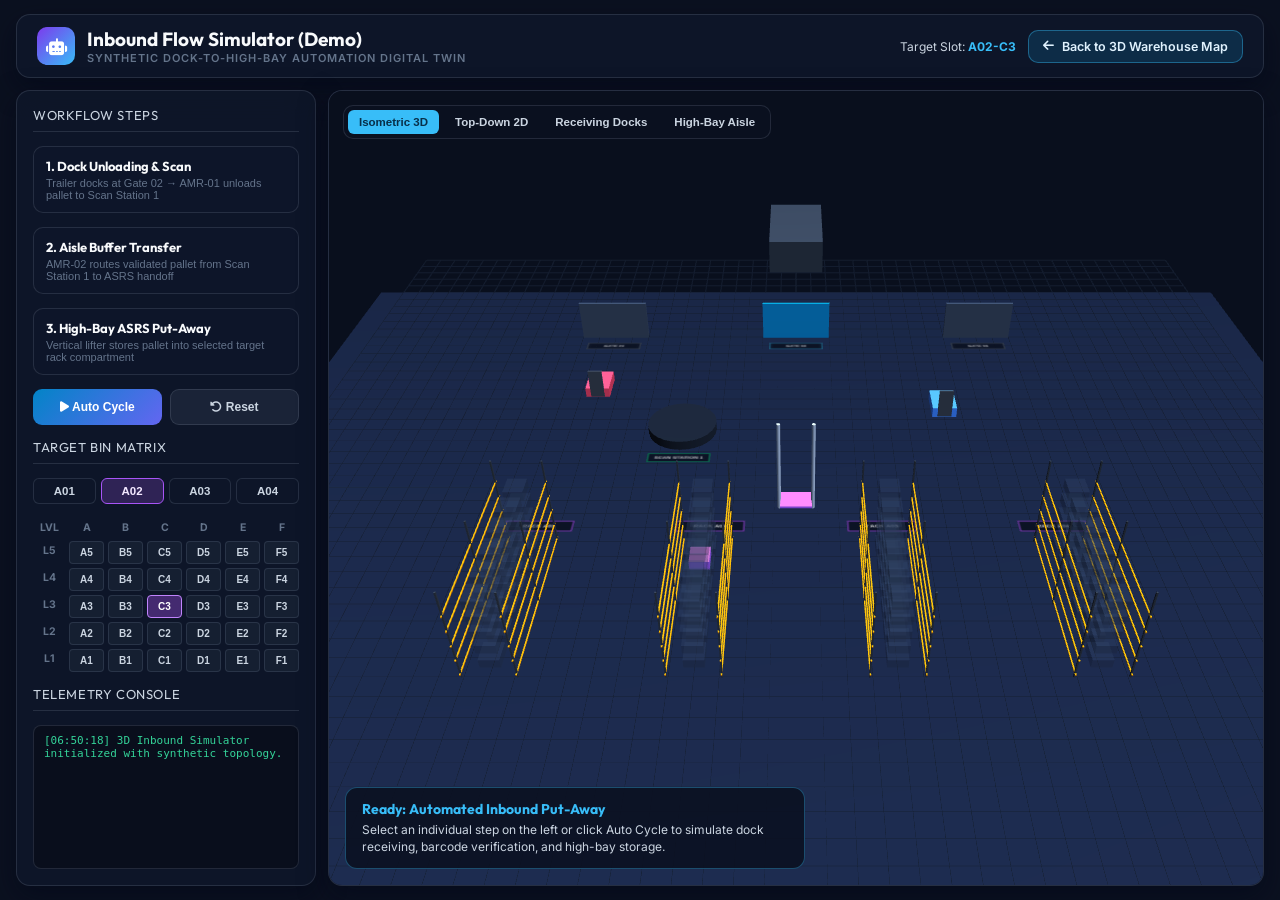
==== demo/simulation.html @ 19afec5c "feat: initial 3D warehouse visualizer public demo with synthetic data" ====
<!DOCTYPE html>
<html lang="en">
<head>
  <meta charset="UTF-8" />
  <meta name="viewport" content="width=device-width, initial-scale=1.0" />
  <title>3D Warehouse Visualizer (Demo) — Inbound Flow Simulator</title>
  <link rel="icon" href="data:image/svg+xml,%3Csvg xmlns='http://www.w3.org/2000/svg' viewBox='0 0 64 64'%3E%3Crect width='64' height='64' rx='14' fill='%237c3aed'/%3E%3Cpath d='M32 12L50 22v20L32 52 14 42V22z' fill='%23f3e8ff'/%3E%3C/svg%3E" />
  <link rel="preconnect" href="https://fonts.googleapis.com" />
  <link rel="preconnect" href="https://fonts.gstatic.com" crossorigin />
  <link href="https://fonts.googleapis.com/css2?family=Inter:wght@400;500;600;700&family=Outfit:wght@600;700;800&display=swap" rel="stylesheet" />
  <link rel="stylesheet" href="https://cdnjs.cloudflare.com/ajax/libs/font-awesome/6.4.0/css/all.min.css" />
  <style>
    :root {
      --bg-base: #0b1120;
      --bg-panel: rgba(15, 23, 42, 0.84);
      --border-subtle: rgba(148, 163, 184, 0.18);
      --text-primary: #f8fafc;
      --text-secondary: #cbd5e1;
      --text-muted: #64748b;
      --accent-sky: #38bdf8;
      --accent-rose: #f43f5e;
      --accent-blue: #3b82f6;
      --accent-violet: #a855f7;
      --accent-emerald: #10b981;
    }

    * { box-sizing: border-box; margin: 0; padding: 0; }
    html, body {
      height: 100%;
      background: var(--bg-base);
      color: var(--text-primary);
      font-family: "Inter", system-ui, sans-serif;
      overflow: hidden;
    }

    .sim-shell {
      display: flex;
      flex-direction: column;
      height: 100vh;
      padding: 14px 16px;
      gap: 12px;
    }

    .glass {
      background: var(--bg-panel);
      backdrop-filter: blur(16px);
      border: 1px solid var(--border-subtle);
      border-radius: 14px;
      box-shadow: 0 10px 28px rgba(2, 6, 23, 0.5);
    }

    .sim-header {
      display: flex;
      align-items: center;
      justify-content: space-between;
      padding: 12px 20px;
      flex-shrink: 0;
    }

    .sim-brand {
      display: flex;
      align-items: center;
      gap: 12px;
    }

    .sim-icon {
      width: 38px;
      height: 38px;
      border-radius: 10px;
      background: linear-gradient(135deg, #7c3aed, #38bdf8);
      display: flex;
      align-items: center;
      justify-content: center;
      font-size: 17px;
      color: #fff;
    }

    .sim-brand h1 {
      font-family: "Outfit", sans-serif;
      font-size: 19px;
      font-weight: 700;
    }
    .sim-brand p {
      font-size: 11px;
      color: var(--text-muted);
      text-transform: uppercase;
      letter-spacing: 1px;
      font-weight: 600;
    }

    .back-btn {
      display: inline-flex;
      align-items: center;
      gap: 8px;
      padding: 8px 14px;
      border-radius: 10px;
      border: 1px solid rgba(56, 189, 248, 0.4);
      background: rgba(14, 165, 233, 0.16);
      color: #e0f2fe;
      text-decoration: none;
      font-size: 12.5px;
      font-weight: 600;
    }
    .back-btn:hover { border-color: var(--accent-sky); }

    .sim-body {
      display: flex;
      flex: 1;
      min-height: 0;
      gap: 12px;
    }

    .sim-sidebar {
      width: 300px;
      padding: 16px;
      display: flex;
      flex-direction: column;
      gap: 14px;
      overflow-y: auto;
      flex-shrink: 0;
    }

    .sec-title {
      font-family: "Outfit", sans-serif;
      font-size: 13px;
      text-transform: uppercase;
      letter-spacing: 0.6px;
      color: var(--text-secondary);
      padding-bottom: 8px;
      border-bottom: 1px solid var(--border-subtle);
    }

    .step-btn {
      width: 100%;
      text-align: left;
      padding: 11px 12px;
      border-radius: 10px;
      border: 1px solid var(--border-subtle);
      background: rgba(15, 23, 42, 0.6);
      color: var(--text-primary);
      cursor: pointer;
      transition: all 0.2s;
      display: flex;
      flex-direction: column;
      gap: 3px;
    }
    .step-btn:hover { border-color: var(--accent-sky); }
    .step-btn.active {
      border-color: var(--accent-sky);
      background: rgba(56, 189, 248, 0.16);
    }
    .step-btn strong { font-size: 13px; font-family: "Outfit", sans-serif; }
    .step-btn span { font-size: 11px; color: var(--text-muted); }

    .action-row {
      display: grid;
      grid-template-columns: 1fr 1fr;
      gap: 8px;
    }
    .primary-btn, .secondary-btn {
      padding: 10px;
      border-radius: 9px;
      font-size: 12px;
      font-weight: 700;
      cursor: pointer;
      border: 1px solid var(--border-subtle);
    }
    .primary-btn {
      background: linear-gradient(135deg, #0284c7, #6366f1);
      color: #fff;
      border: none;
    }
    .secondary-btn {
      background: rgba(30, 41, 59, 0.8);
      color: var(--text-secondary);
    }

    .rack-tabs {
      display: grid;
      grid-template-columns: repeat(4, 1fr);
      gap: 5px;
    }
    .rack-tab {
      padding: 6px;
      border-radius: 6px;
      border: 1px solid var(--border-subtle);
      background: rgba(15, 23, 42, 0.65);
      color: var(--text-secondary);
      font-size: 11.5px;
      font-weight: 700;
      cursor: pointer;
    }
    .rack-tab.active {
      border-color: var(--accent-violet);
      background: rgba(168, 85, 247, 0.22);
      color: #f3e8ff;
    }

    .bin-matrix {
      display: grid;
      grid-template-columns: 32px repeat(6, 1fr);
      gap: 4px;
      font-size: 10.5px;
    }
    .matrix-head {
      text-align: center;
      color: var(--text-muted);
      font-weight: 700;
      padding: 3px 0;
    }
    .bin-btn {
      padding: 5px 0;
      border-radius: 4px;
      border: 1px solid rgba(148, 163, 184, 0.16);
      background: rgba(30, 41, 59, 0.55);
      color: var(--text-secondary);
      font-size: 10px;
      font-weight: 600;
      cursor: pointer;
    }
    .bin-btn.occupied {
      background: rgba(16, 185, 129, 0.22);
      border-color: var(--accent-emerald);
      color: #6ee7b7;
    }
    .bin-btn.target {
      background: rgba(168, 85, 247, 0.35);
      border-color: #c084fc;
      color: #fff;
    }

    .event-log {
      flex: 1;
      min-height: 120px;
      background: rgba(9, 14, 26, 0.75);
      border: 1px solid var(--border-subtle);
      border-radius: 8px;
      padding: 8px 10px;
      overflow-y: auto;
      font-family: ui-monospace, SFMono-Regular, Consolas, monospace;
      font-size: 11px;
      display: flex;
      flex-direction: column;
      gap: 4px;
    }
    .log-entry { color: var(--text-secondary); }
    .log-entry.ok { color: #34d399; }
    .log-entry.act { color: #38bdf8; }

    .sim-stage {
      flex: 1;
      position: relative;
      overflow: hidden;
      display: flex;
    }
    #sim-canvas {
      width: 100%;
      height: 100%;
      display: block;
    }

    .cam-bar {
      position: absolute;
      top: 14px;
      left: 14px;
      display: flex;
      gap: 5px;
      padding: 4px;
      border-radius: 10px;
      background: rgba(11, 17, 32, 0.85);
      border: 1px solid var(--border-subtle);
      z-index: 10;
    }
    .cam-btn {
      padding: 6px 11px;
      border: none;
      border-radius: 6px;
      background: transparent;
      color: var(--text-secondary);
      font-size: 11.5px;
      font-weight: 600;
      cursor: pointer;
    }
    .cam-btn.active {
      background: var(--accent-sky);
      color: #082f49;
      font-weight: 700;
    }

    .banner-overlay {
      position: absolute;
      bottom: 16px;
      left: 16px;
      max-width: 460px;
      padding: 12px 16px;
      border-radius: 12px;
      background: rgba(11, 17, 32, 0.88);
      border: 1px solid rgba(56, 189, 248, 0.35);
      z-index: 10;
    }
    .banner-overlay h3 {
      font-family: "Outfit", sans-serif;
      font-size: 14px;
      color: var(--accent-sky);
      margin-bottom: 4px;
    }
    .banner-overlay p {
      font-size: 12px;
      color: var(--text-secondary);
      line-height: 1.4;
    }
  </style>
</head>
<body>
  <div class="sim-shell">
    <header class="sim-header glass">
      <div class="sim-brand">
        <div class="sim-icon"><i class="fa-solid fa-robot"></i></div>
        <div>
          <h1>Inbound Flow Simulator (Demo)</h1>
          <p>Synthetic Dock-to-High-Bay Automation Digital Twin</p>
        </div>
      </div>
      <div style="display:flex; align-items:center; gap:12px;">
        <span style="font-size:12px; color:var(--text-secondary);">
          Target Slot: <strong id="target-slot-label" style="color:var(--accent-sky)">A02-C3</strong>
        </span>
        <a href="index.html" class="back-btn">
          <i class="fa-solid fa-arrow-left"></i>
          <span>Back to 3D Warehouse Map</span>
        </a>
      </div>
    </header>

    <div class="sim-body">
      <aside class="sim-sidebar glass">
        <div class="sec-title">Workflow Steps</div>

        <button class="step-btn" id="step-1-btn">
          <strong>1. Dock Unloading &amp; Scan</strong>
          <span>Trailer docks at Gate 02 &rarr; AMR-01 unloads pallet to Scan Station 1</span>
        </button>

        <button class="step-btn" id="step-2-btn">
          <strong>2. Aisle Buffer Transfer</strong>
          <span>AMR-02 routes validated pallet from Scan Station 1 to ASRS handoff</span>
        </button>

        <button class="step-btn" id="step-3-btn">
          <strong>3. High-Bay ASRS Put-Away</strong>
          <span>Vertical lifter stores pallet into selected target rack compartment</span>
        </button>

        <div class="action-row">
          <button class="primary-btn" id="run-all-btn">
            <i class="fa-solid fa-play"></i> Auto Cycle
          </button>
          <button class="secondary-btn" id="reset-sim-btn">
            <i class="fa-solid fa-rotate-left"></i> Reset
          </button>
        </div>

        <div class="sec-title">Target Bin Matrix</div>
        <div class="rack-tabs" id="rack-tabs">
          <button class="rack-tab" data-rack="A01">A01</button>
          <button class="rack-tab active" data-rack="A02">A02</button>
          <button class="rack-tab" data-rack="A03">A03</button>
          <button class="rack-tab" data-rack="A04">A04</button>
        </div>
        <div class="bin-matrix" id="bin-matrix"></div>

        <div class="sec-title">Telemetry Console</div>
        <div class="event-log" id="event-log"></div>
      </aside>

      <section class="sim-stage glass" id="sim-stage">
        <div class="cam-bar">
          <button class="cam-btn active" data-cam="iso">Isometric 3D</button>
          <button class="cam-btn" data-cam="top">Top-Down 2D</button>
          <button class="cam-btn" data-cam="dock">Receiving Docks</button>
          <button class="cam-btn" data-cam="aisle">High-Bay Aisle</button>
        </div>

        <canvas id="sim-canvas"></canvas>

        <div class="banner-overlay">
          <h3 id="sim-banner-title">Ready: Automated Inbound Put-Away</h3>
          <p id="sim-banner-desc">
            Select an individual step on the left or click Auto Cycle to simulate dock receiving, barcode verification, and high-bay storage.
          </p>
        </div>
      </section>
    </div>
  </div>

  <script src="vendor/three.min.js"></script>
  <script src="vendor/OrbitControls.js"></script>
  <script src="vendor/gsap.min.js"></script>
  <script>
    (function () {
      "use strict";

      const BAYS = ["A", "B", "C", "D", "E", "F"];
      const RACK_X = { A01: -24, A02: -8, A03: 8, A04: 24 };
      const LEVEL_Y = [0.9, 2.5, 4.1, 5.7, 7.3];

      const target = { rack: "A02", bay: "C", level: 3 };
      const slotMeshes = {};
      let scene, camera, renderer, controls, timeline;
      let dockDoor, trailerGroup, scanLaser, amr1, amr2, lifterGroup, lifterCarriage, activeCargo;

      function logMsg(msg, cls) {
        const el = document.getElementById("event-log");
        const row = document.createElement("div");
        row.className = "log-entry " + (cls || "");
        const ts = new Date().toLocaleTimeString("en-US", { hour12: false });
        row.textContent = `[${ts}] ${msg}`;
        el.prepend(row);
      }

      function makeLabel(text, borderHex) {
        const c = document.createElement("canvas");
        c.width = 256;
        c.height = 64;
        const ctx = c.getContext("2d");
        ctx.fillStyle = "rgba(11,17,32,0.88)";
        ctx.fillRect(0, 0, 256, 64);
        ctx.strokeStyle = borderHex;
        ctx.lineWidth = 4;
        ctx.strokeRect(4, 4, 248, 56);
        ctx.fillStyle = "#f8fafc";
        ctx.font = "700 24px Outfit, sans-serif";
        ctx.textAlign = "center";
        ctx.textBaseline = "middle";
        ctx.fillText(text, 128, 33);
        const tex = new THREE.CanvasTexture(c);
        const m = new THREE.Mesh(
          new THREE.PlaneGeometry(6.5, 1.6),
          new THREE.MeshBasicMaterial({ map: tex, transparent: true, side: THREE.DoubleSide })
        );
        m.rotation.x = -Math.PI / 2;
        m.position.y = 0.03;
        return m;
      }

      function buildForklift(hexColor) {
        const g = new THREE.Group();
        const body = new THREE.Mesh(
          new THREE.BoxGeometry(2.6, 1.1, 3.6),
          new THREE.MeshStandardMaterial({ color: hexColor, roughness: 0.35 })
        );
        body.position.y = 0.75;
        body.castShadow = true;
        g.add(body);

        const mast = new THREE.Mesh(
          new THREE.BoxGeometry(1.5, 3.2, 0.16),
          new THREE.MeshStandardMaterial({ color: 0x64748b, metalness: 0.6 })
        );
        mast.position.set(0, 1.9, 1.8);
        g.add(mast);

        return g;
      }

      function initScene() {
        const canvas = document.getElementById("sim-canvas");
        const wrap = document.getElementById("sim-stage");

        scene = new THREE.Scene();
        scene.background = new THREE.Color(0x090f1d);
        scene.fog = new THREE.FogExp2(0x090f1d, 0.004);

        camera = new THREE.PerspectiveCamera(45, wrap.clientWidth / wrap.clientHeight, 0.5, 350);
        camera.position.set(0, 58, 74);

        renderer = new THREE.WebGLRenderer({ canvas, antialias: true });
        renderer.setPixelRatio(Math.min(window.devicePixelRatio || 1, 2));
        renderer.setSize(wrap.clientWidth, wrap.clientHeight);
        renderer.shadowMap.enabled = true;

        controls = new THREE.OrbitControls(camera, renderer.domElement);
        controls.enableDamping = true;
        controls.maxPolarAngle = Math.PI / 2 - 0.04;

        scene.add(new THREE.HemisphereLight(0xdbeafe, 0x0f172a, 0.9));
        const dir = new THREE.DirectionalLight(0xffffff, 1.15);
        dir.position.set(30, 65, 25);
        dir.castShadow = true;
        scene.add(dir);

        // Floor & Grid
        const floor = new THREE.Mesh(
          new THREE.PlaneGeometry(110, 84),
          new THREE.MeshStandardMaterial({ color: 0x0f172a, roughness: 0.85 })
        );
        floor.rotation.x = -Math.PI / 2;
        floor.receiveShadow = true;
        scene.add(floor);
        scene.add(new THREE.GridHelper(104, 52, 0x1e293b, 0x162033));

        // Receiving Docks (Gates 01-03)
        [-22, 0, 22].forEach((x, idx) => {
          const gate = new THREE.Group();
          gate.position.set(x, 0, -30);
          const door = new THREE.Mesh(
            new THREE.BoxGeometry(8, 4.6, 0.25),
            new THREE.MeshStandardMaterial({ color: idx === 1 ? 0x0284c7 : 0x334155 })
          );
          door.position.y = 2.3;
          gate.add(door);
          const lbl = makeLabel(`GATE 0${idx + 1}`, idx === 1 ? "#38bdf8" : "#64748b");
          lbl.position.z = 2.2;
          gate.add(lbl);
          scene.add(gate);

          if (idx === 1) {
            dockDoor = door;
            trailerGroup = new THREE.Group();
            const box = new THREE.Mesh(
              new THREE.BoxGeometry(7.2, 4.4, 13),
              new THREE.MeshStandardMaterial({ color: 0x475569, metalness: 0.4, roughness: 0.5 })
            );
            box.position.set(0, 2.5, -10);
            trailerGroup.add(box);
            trailerGroup.position.z = -14;
            gate.add(trailerGroup);
          }
        });

        // Scan Station 1
        const scanGroup = new THREE.Group();
        scanGroup.position.set(-12, 0, -10);
        const disc = new THREE.Mesh(
          new THREE.CylinderGeometry(3.6, 3.6, 1.0, 28),
          new THREE.MeshStandardMaterial({ color: 0x1e293b, metalness: 0.5 })
        );
        disc.position.y = 0.5;
        scanGroup.add(disc);

        scanLaser = new THREE.Mesh(
          new THREE.ConeGeometry(3.2, 3.8, 24, 1, true),
          new THREE.MeshBasicMaterial({ color: 0x10b981, transparent: true, opacity: 0.24, side: THREE.DoubleSide })
        );
        scanLaser.position.y = 2.5;
        scanLaser.rotation.x = Math.PI;
        scanLaser.visible = false;
        scanGroup.add(scanLaser);

        const scanLbl = makeLabel("SCAN STATION 1", "#10b981");
        scanLbl.position.z = 5.0;
        scanGroup.add(scanLbl);
        scene.add(scanGroup);

        // High-Bay Racks A01..A04
        Object.entries(RACK_X).forEach(([rackId, rx]) => {
          const rg = new THREE.Group();
          rg.position.set(rx, 0, 16);
          slotMeshes[rackId] = {};

          const postMat = new THREE.MeshStandardMaterial({ color: 0x475569, metalness: 0.6 });
          const beamMat = new THREE.MeshStandardMaterial({ color: 0xd97706, roughness: 0.45 });

          [-2.2, 2.2].forEach((px) => {
            [-8, 0, 8].forEach((pz) => {
              const p = new THREE.Mesh(new THREE.BoxGeometry(0.14, 9.2, 0.14), postMat);
              p.position.set(px, 4.6, pz);
              rg.add(p);
            });
          });

          LEVEL_Y.forEach((ly) => {
            const b1 = new THREE.Mesh(new THREE.BoxGeometry(0.12, 0.1, 16.5), beamMat);
            b1.position.set(-2.2, ly - 0.45, 0);
            const b2 = b1.clone();
            b2.position.x = 2.2;
            rg.add(b1, b2);
          });

          BAYS.forEach((bayCode, bIdx) => {
            const bz = -6.5 + bIdx * 2.6;
            for (let lvl = 1; lvl <= 5; lvl++) {
              const key = `${bayCode}${lvl}`;
              const m = new THREE.Mesh(
                new THREE.BoxGeometry(1.7, 0.85, 1.9),
                new THREE.MeshStandardMaterial({
                  color: 0x1e293b,
                  transparent: true,
                  opacity: 0.32,
                })
              );
              m.position.set(0, LEVEL_Y[lvl - 1], bz);
              m.userData = { occupied: false };
              rg.add(m);
              slotMeshes[rackId][key] = m;
            }
          });

          const rLbl = makeLabel(`RACK ${rackId}`, "#a855f7");
          rLbl.position.z = -10.2;
          rg.add(rLbl);
          scene.add(rg);
        });

        // ASRS Vertical Lifter
        lifterGroup = new THREE.Group();
        lifterGroup.position.set(0, 0, 3);
        const mastL = new THREE.Mesh(
          new THREE.CylinderGeometry(0.18, 0.18, 9.6, 12),
          new THREE.MeshStandardMaterial({ color: 0x94a3b8 })
        );
        mastL.position.set(-1.6, 4.8, 0);
        const mastR = mastL.clone();
        mastR.position.x = 1.6;
        lifterCarriage = new THREE.Mesh(
          new THREE.BoxGeometry(3.0, 0.2, 2.2),
          new THREE.MeshStandardMaterial({ color: 0xa855f7 })
        );
        lifterCarriage.position.y = 0.9;
        lifterGroup.add(mastL, mastR, lifterCarriage);
        scene.add(lifterGroup);

        // Two AMRs + Cargo Pallet
        amr1 = buildForklift(0xf43f5e);
        amr1.position.set(-22, 0, -18);
        scene.add(amr1);

        amr2 = buildForklift(0x3b82f6);
        amr2.position.set(16, 0, -14);
        scene.add(amr2);

        activeCargo = new THREE.Mesh(
          new THREE.BoxGeometry(1.9, 1.1, 1.9),
          new THREE.MeshStandardMaterial({ color: 0x38bdf8, roughness: 0.35 })
        );
        activeCargo.visible = false;
        activeCargo.castShadow = true;
        scene.add(activeCargo);

        window.addEventListener("resize", () => {
          camera.aspect = wrap.clientWidth / wrap.clientHeight;
          camera.updateProjectionMatrix();
          renderer.setSize(wrap.clientWidth, wrap.clientHeight);
        });

        (function renderLoop() {
          requestAnimationFrame(renderLoop);
          controls.update();
          renderer.render(scene, camera);
        })();
      }

      function refreshBinMatrix() {
        document.getElementById("target-slot-label").textContent = `${target.rack}-${target.bay}${target.level}`;
        const matrix = document.getElementById("bin-matrix");
        matrix.innerHTML = "";

        const corner = document.createElement("div");
        corner.className = "matrix-head";
        corner.textContent = "LVL";
        matrix.appendChild(corner);
        BAYS.forEach((b) => {
          const h = document.createElement("div");
          h.className = "matrix-head";
          h.textContent = b;
          matrix.appendChild(h);
        });

        for (let lvl = 5; lvl >= 1; lvl--) {
          const lh = document.createElement("div");
          lh.className = "matrix-head";
          lh.textContent = `L${lvl}`;
          matrix.appendChild(lh);

          BAYS.forEach((b) => {
            const key = `${b}${lvl}`;
            const mesh = slotMeshes[target.rack][key];
            const btn = document.createElement("button");
            btn.className = "bin-btn";
            if (mesh && mesh.userData.occupied) btn.classList.add("occupied");
            if (target.bay === b && target.level === lvl) btn.classList.add("target");
            btn.textContent = key;
            btn.addEventListener("click", () => {
              target.bay = b;
              target.level = lvl;
              highlightSlots();
              refreshBinMatrix();
              logMsg(`Selected target bin ${target.rack}-${b}${lvl}`, "act");
            });
            matrix.appendChild(btn);
          });
        }
      }

      function highlightSlots() {
        Object.entries(slotMeshes).forEach(([rId, map]) => {
          Object.entries(map).forEach(([key, mesh]) => {
            if (rId === target.rack && key === `${target.bay}${target.level}`) {
              mesh.material.color.setHex(0xa855f7);
              mesh.material.opacity = 0.78;
            } else if (mesh.userData.occupied) {
              mesh.material.color.setHex(0x10b981);
              mesh.material.opacity = 0.9;
            } else {
              mesh.material.color.setHex(0x1e293b);
              mesh.material.opacity = 0.32;
            }
          });
        });
      }

      function resetActors() {
        if (timeline) timeline.kill();
        gsap.set(trailerGroup.position, { z: -14 });
        gsap.set(dockDoor.position, { y: 2.3 });
        gsap.set(amr1.position, { x: -22, y: 0, z: -18 });
        gsap.set(amr2.position, { x: 16, y: 0, z: -14 });
        gsap.set(lifterGroup.position, { x: 0, y: 0, z: 3 });
        gsap.set(lifterCarriage.position, { y: 0.9 });
        scanLaser.visible = false;
        activeCargo.visible = false;
      }

      function runStep(step, onDone) {
        resetActors();
        document.querySelectorAll(".step-btn").forEach((b) => b.classList.remove("active"));
        document.getElementById(`step-${step}-btn`).classList.add("active");

        timeline = gsap.timeline({ onComplete: () => onDone && onDone() });

        if (step === 1) {
          document.getElementById("sim-banner-title").textContent = "Step 1: Dock Unloading & Barcode Verification";
          document.getElementById("sim-banner-desc").textContent =
            "Inbound trailer backs into Gate 02, AMR-01 retrieves pallet PART-0018 and places it onto Scan Station 1.";
          logMsg("Step 1 started: Gate 02 trailer docking...", "act");

          timeline
            .to(trailerGroup.position, { z: 0, duration: 1.1, ease: "power2.out" })
            .to(dockDoor.position, { y: 6.2, duration: 0.7 })
            .to(amr1.position, { x: 0, z: -25, duration: 1.0 })
            .call(() => {
              activeCargo.visible = true;
              activeCargo.material.color.setHex(0xf43f5e);
              activeCargo.position.set(0, 1.3, -23);
              logMsg("AMR-01 picked inbound pallet at Gate 02", "");
            })
            .to(amr1.position, { x: -12, z: -14.5, duration: 1.2 })
            .to(activeCargo.position, { x: -12, y: 1.55, z: -10, duration: 1.2 }, "<")
            .call(() => {
              scanLaser.visible = true;
              logMsg("Scan Station 1 verifying synthetic label SYN-BX-0401...", "act");
            })
            .to(amr1.position, { x: -22, z: -18, duration: 0.9 })
            .call(() => {
              scanLaser.visible = false;
              activeCargo.material.color.setHex(0x10b981);
              logMsg("Step 1 complete: Barcode verified (PART-0018, 60 EA).", "ok");
            });
        } else if (step === 2) {
          const rx = RACK_X[target.rack];
          const aisleX = rx < 0 ? rx + 4.2 : rx - 4.2;
          document.getElementById("sim-banner-title").textContent = "Step 2: Aisle Buffer Transfer";
          document.getElementById("sim-banner-desc").textContent =
            `AMR-02 transfers validated pallet from Scan Station 1 to ASRS aisle handoff (${target.rack}).`;
          activeCargo.visible = true;
          activeCargo.material.color.setHex(0x38bdf8);
          activeCargo.position.set(-12, 1.55, -10);
          logMsg("Step 2 started: AMR-02 routing pallet to aisle buffer...", "act");

          timeline
            .to(amr2.position, { x: -12, z: -6, duration: 1.0 })
            .to(amr2.position, { x: aisleX, z: -1, duration: 1.4 })
            .to(activeCargo.position, { x: aisleX, y: 1.1, z: 3, duration: 1.4 }, "<")
            .to(amr2.position, { x: 16, z: -14, duration: 1.0 })
            .call(() => logMsg(`Step 2 complete: Pallet staged at ${target.rack} ASRS buffer.`, "ok"));
        } else if (step === 3) {
          const rx = RACK_X[target.rack];
          const aisleX = rx < 0 ? rx + 4.2 : rx - 4.2;
          const bayZ = 16 + (-6.5 + BAYS.indexOf(target.bay) * 2.6);
          const targetY = LEVEL_Y[target.level - 1];

          document.getElementById("sim-banner-title").textContent =
            `Step 3: High-Bay Put-Away (${target.rack}-${target.bay}${target.level})`;
          document.getElementById("sim-banner-desc").textContent =
            `ASRS vertical lifter elevates pallet to Level ${target.level} and stores it into ${target.rack}-${target.bay}${target.level}.`;

          activeCargo.visible = true;
          activeCargo.material.color.setHex(0xa855f7);
          activeCargo.position.set(aisleX, 1.1, 3);
          logMsg(`Step 3 started: ASRS storing into ${target.rack}-${target.bay}${target.level}...`, "act");

          timeline
            .to(lifterGroup.position, { x: aisleX, z: 3, duration: 0.8 })
            .to(lifterGroup.position, { z: bayZ, duration: 1.3 })
            .to(lifterCarriage.position, { y: targetY - 0.5, duration: 1.3 }, "<")
            .to(activeCargo.position, { z: bayZ, y: targetY, duration: 1.3 }, "<")
            .to(activeCargo.position, { x: rx, duration: 0.7 })
            .call(() => {
              activeCargo.visible = false;
              const slot = slotMeshes[target.rack][`${target.bay}${target.level}`];
              if (slot) slot.userData.occupied = true;
              highlightSlots();
              refreshBinMatrix();
              logMsg(`Step 3 complete: Slot ${target.rack}-${target.bay}${target.level} occupied.`, "ok");
            })
            .to(lifterCarriage.position, { y: 0.9, duration: 0.8 })
            .to(lifterGroup.position, { x: 0, z: 3, duration: 1.0 });
        }
      }

      function bindSimUI() {
        document.getElementById("step-1-btn").addEventListener("click", () => runStep(1));
        document.getElementById("step-2-btn").addEventListener("click", () => runStep(2));
        document.getElementById("step-3-btn").addEventListener("click", () => runStep(3));

        document.getElementById("run-all-btn").addEventListener("click", () => {
          logMsg("Starting full 3-step automated inbound cycle...", "act");
          runStep(1, () => runStep(2, () => runStep(3)));
        });

        document.getElementById("reset-sim-btn").addEventListener("click", () => {
          resetActors();
          document.querySelectorAll(".step-btn").forEach((b) => b.classList.remove("active"));
          logMsg("Simulation reset to idle state.", "");
        });

        document.querySelectorAll(".rack-tab").forEach((tab) => {
          tab.addEventListener("click", () => {
            document.querySelectorAll(".rack-tab").forEach((t) => t.classList.remove("active"));
            tab.classList.add("active");
            target.rack = tab.dataset.rack;
            highlightSlots();
            refreshBinMatrix();
          });
        });

        document.querySelectorAll(".cam-btn").forEach((btn) => {
          btn.addEventListener("click", () => {
            document.querySelectorAll(".cam-btn").forEach((b) => b.classList.remove("active"));
            btn.classList.add("active");
            const mode = btn.dataset.cam;
            const presets = {
              iso: { pos: [0, 58, 74], tgt: [0, 2, 0], rot: true },
              top: { pos: [0, 92, 0.1], tgt: [0, 0, 0], rot: false },
              dock: { pos: [0, 22, -52], tgt: [0, 2, -22], rot: true },
              aisle: { pos: [0, 14, 42], tgt: [0, 4, 14], rot: true },
            };
            const p = presets[mode] || presets.iso;
            controls.enableRotate = p.rot;
            gsap.to(camera.position, {
              x: p.pos[0],
              y: p.pos[1],
              z: p.pos[2],
              duration: 0.9,
              onUpdate: () => controls.update(),
            });
            gsap.to(controls.target, { x: p.tgt[0], y: p.tgt[1], z: p.tgt[2], duration: 0.9 });
          });
        });
      }

      window.addEventListener("DOMContentLoaded", () => {
        initScene();
        highlightSlots();
        refreshBinMatrix();
        bindSimUI();
        logMsg("3D Inbound Simulator initialized with synthetic topology.", "ok");
      });
    })();
  </script>
</body>
</html>
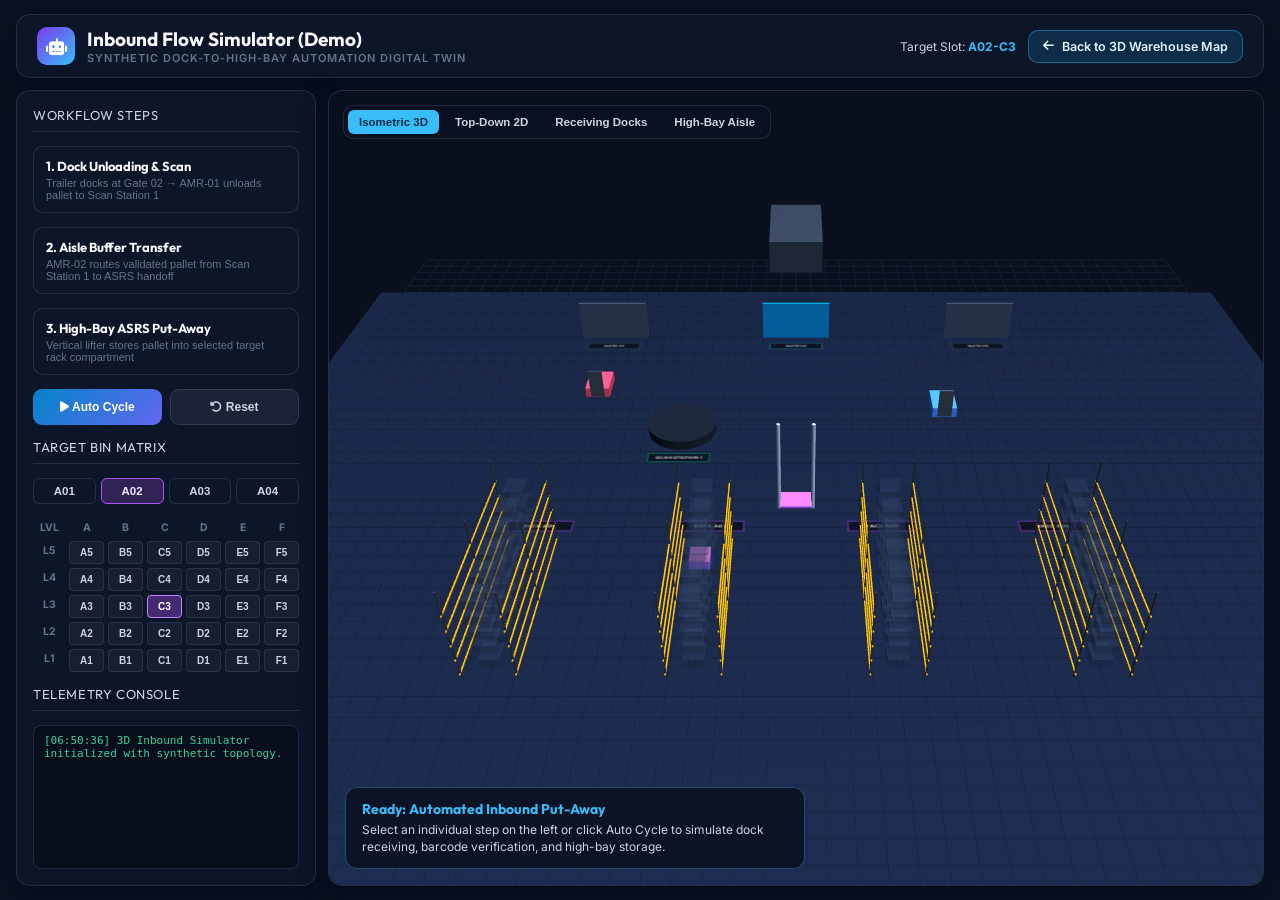
==== commit 238a1cf5: "perf: lighter 3D map, pallet KPI cards, status-coloured weekly bars - Render on demand (camera move," ====
--- a/demo/simulation.html
+++ b/demo/simulation.html
@@ -474,10 +474,13 @@
         camera = new THREE.PerspectiveCamera(45, wrap.clientWidth / wrap.clientHeight, 0.5, 350);
         camera.position.set(0, 58, 74);
 
-        renderer = new THREE.WebGLRenderer({ canvas, antialias: true });
-        renderer.setPixelRatio(Math.min(window.devicePixelRatio || 1, 2));
+        // light settings (same as the 3D map): pixel ratio capped at 1.5, MSAA on standard-density screens only,
+        // no shadow pass
+        const dpr = Math.min(window.devicePixelRatio || 1, 1.5);
+        renderer = new THREE.WebGLRenderer({ canvas, antialias: dpr < 1.5, powerPreference: "high-performance" });
+        renderer.setPixelRatio(dpr);
         renderer.setSize(wrap.clientWidth, wrap.clientHeight);
-        renderer.shadowMap.enabled = true;
+        renderer.shadowMap.enabled = false;
 
         controls = new THREE.OrbitControls(camera, renderer.domElement);
         controls.enableDamping = true;
